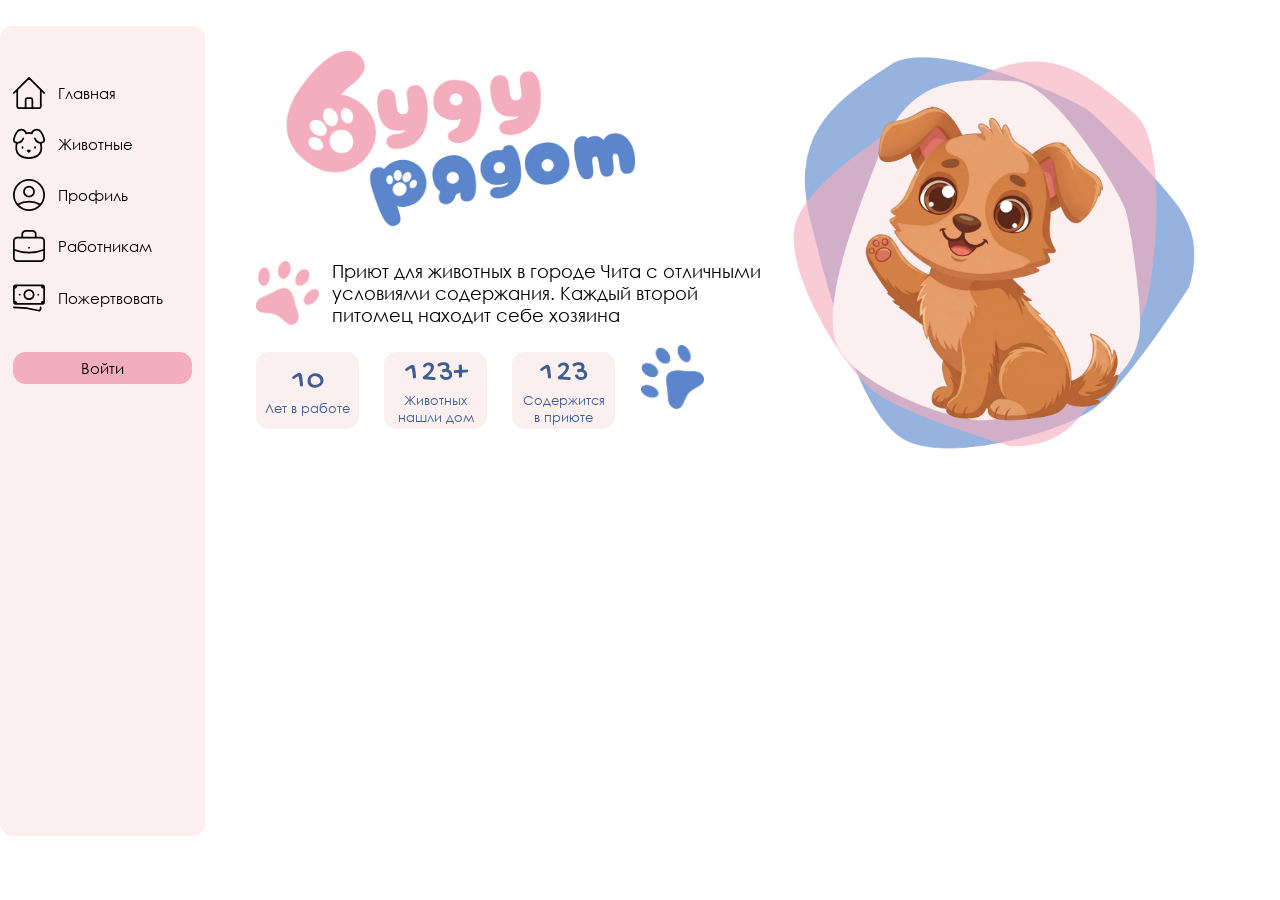
==== index.html @ 500dd40e "initial: files and sidebar" ====
<!DOCTYPE html>
<html lang="en">
<head>
    <meta charset="UTF-8">
    <meta name="viewport" content="width=device-width, initial-scale=1.0">
    <link rel="stylesheet" href="./src/styles/styles.css">
    <link rel="icon" href="/src/images/promo_logo.png">
    <link rel="stylesheet" href="./src/styles/sidebar.css">
    <title>Буду рядом</title>
</head>
<body>
    <aside class="sidebar">
        <div class="nav-links">
            <div class="nav-link">
                <img src="/src/images/icons/home.svg" alt="">
                <p>Главная</p>
            </div>
            <div class="nav-link">
                <img src="/src/images/icons/pet.svg" alt="">
                <p>Животные</p>
            </div>
            <div class="nav-link">
                <img src="/src/images/icons/user.svg" alt="">
                <p>Профиль</p>
            </div>
            <div class="nav-link">
                <img src="/src/images/icons/worker.svg" alt="">
                <p>Работникам</p>
            </div>
            <div class="nav-link">
                <img src="/src/images/icons/money.svg" alt="">
                <p>Пожертвовать</p>
            </div>
        </div>
        <a href="./login.html" class="my-btn entry-btn">Войти</a>
    </aside>

    <main class="content">
        <div class="promo">
            <div class="promo-content">
                <img src="./src/images/promo_logo.png" class="promo-logo">
                <div class="promo-text">
                    <img src="./src/images/paw_pink.png" class="paw-img">
                    <p>Приют для животных в городе Чита с отличными условиями содержания. Каждый второй питомец находит себе хозяина</p>
                </div>
                <div class="promo-data">
                    <div class="promo-data-el">
                        <p class="promo-data-num">10</p>
                        <p class="promo-data-desc">Лет в работе</p>
                    </div>
                    <div class="promo-data-el">
                        <p class="promo-data-num">123+</p>
                        <p class="promo-data-desc">Животных нашли дом</p>
                    </div>
                    <div class="promo-data-el">
                        <p class="promo-data-num">123</p>
                        <p class="promo-data-desc">Содержится в приюте</p>
                    </div>
                    <img src="./src/images/paw_blue.png" class="paw-img blue-paw">
                </div>
            </div>
            <div class="promo-poster">
                <img src="./src/images/promo_dog.png" class="promo-poster">
            </div>
        </div>
        <section class="about">
            
        </section>
    </main>
</body>
</html>
---- src/styles/styles.css ----
/* ПРОМО БЛОК */
.promo{
    display: flex;
    padding-left: 2vw;
    padding-right: 3vw;
}
/* Часть слева */
.promo-content{
    width: 35vw;
    font-size: 0.7rem;
}
.promo-logo{
    width: 30vw;
    margin-bottom: 1vw;
}
.promo-text{
    display: flex;
    align-items: center;
    gap: 1vw;
    width: 40vw;
}
.paw-img{
    width: 5vw;
    height: 5vw;
}

/* Карточки с данными */
.promo-data{
    display: flex;
    align-items: center;
    gap: 2vw;
    width: 100%;
}

.promo-data-el{
    background-color: var(--beige);
    border-radius: 1vw;
    padding: 0.5vw;
    display: flex;
    justify-content: center;
    align-items: center;
    flex-direction: column;
    text-align: center;
    width: 9vw;
    max-width: 9vw;
    height: 6vw;

    margin-top: 2vw;
}

.promo-data-num{
    font-family: 'gochi';
    font-size: 1.2rem;
    color: var(--dark-blue);
}
.promo-data-desc{
    font-size: 0.5rem;
    color: var(--dark-blue);
}

/* Часть справа */
.promo-poster{
    display: flex;
    justify-content: center;
    width: 40vw;
}

/* СЕКЦИЯ О НАС */
---- src/styles/sidebar.css ----
:root{
    --beige: #FCEFEF;
    --pink: #F4ADBD;
    --light-blue: #5B86CB;
    --dark-blue: #3E5D93;
}
@font-face {
    font-family: 'gochi';
    src: url('../fonts/gochi-hand-cyrillic.otf');
}
@font-face {
    font-family: 'century';
    src: url('../fonts/centurygothic.ttf');
}
*{
    margin: 0;
    padding: 0;
    box-sizing: border-box;
    font-family: 'century';
}
body{
    display: flex;
    justify-content: space-between;
}
html,
body {
  overflow-x: hidden;
  max-width: 100vw;
  font-size: 2vw;
}
.sidebar{
    width: 16vw;
    flex-shrink: 0;
    position: fixed;
    height: 90vh;
    max-height: 90vh;
    z-index: 10;
    background-color: var(--beige);
    padding: 1vw;
    margin-top: 2vw;
    border-radius: 1vw;

    display: flex;
    flex-direction: column;
    gap: 3vw;
}
.content{
    flex: 1;
    padding-left: 18vw;
    z-index: 0;
}

.nav-links{
    display: flex;
    flex-direction: column;
    gap: 1.5vw;
    margin-top: 3vw;
}

.nav-link{
    display: flex;
    align-items: center;
    gap: 1vw;
    font-size: 0.6rem;
}
.nav-link img{
    width: 2.5vw;
    height: 2.5vw;
}
.my-btn{
    background-color: var(--pink);
    border-radius: 1vw;
    font-size: 0.6rem;
    max-width: 20vw;
    display: flex;
    align-items: center;
    justify-content: center;
    height: 2.5vw;
    padding: 0.5vw;
    color: black;
}
.entry-btn{
    text-decoration: none;
}
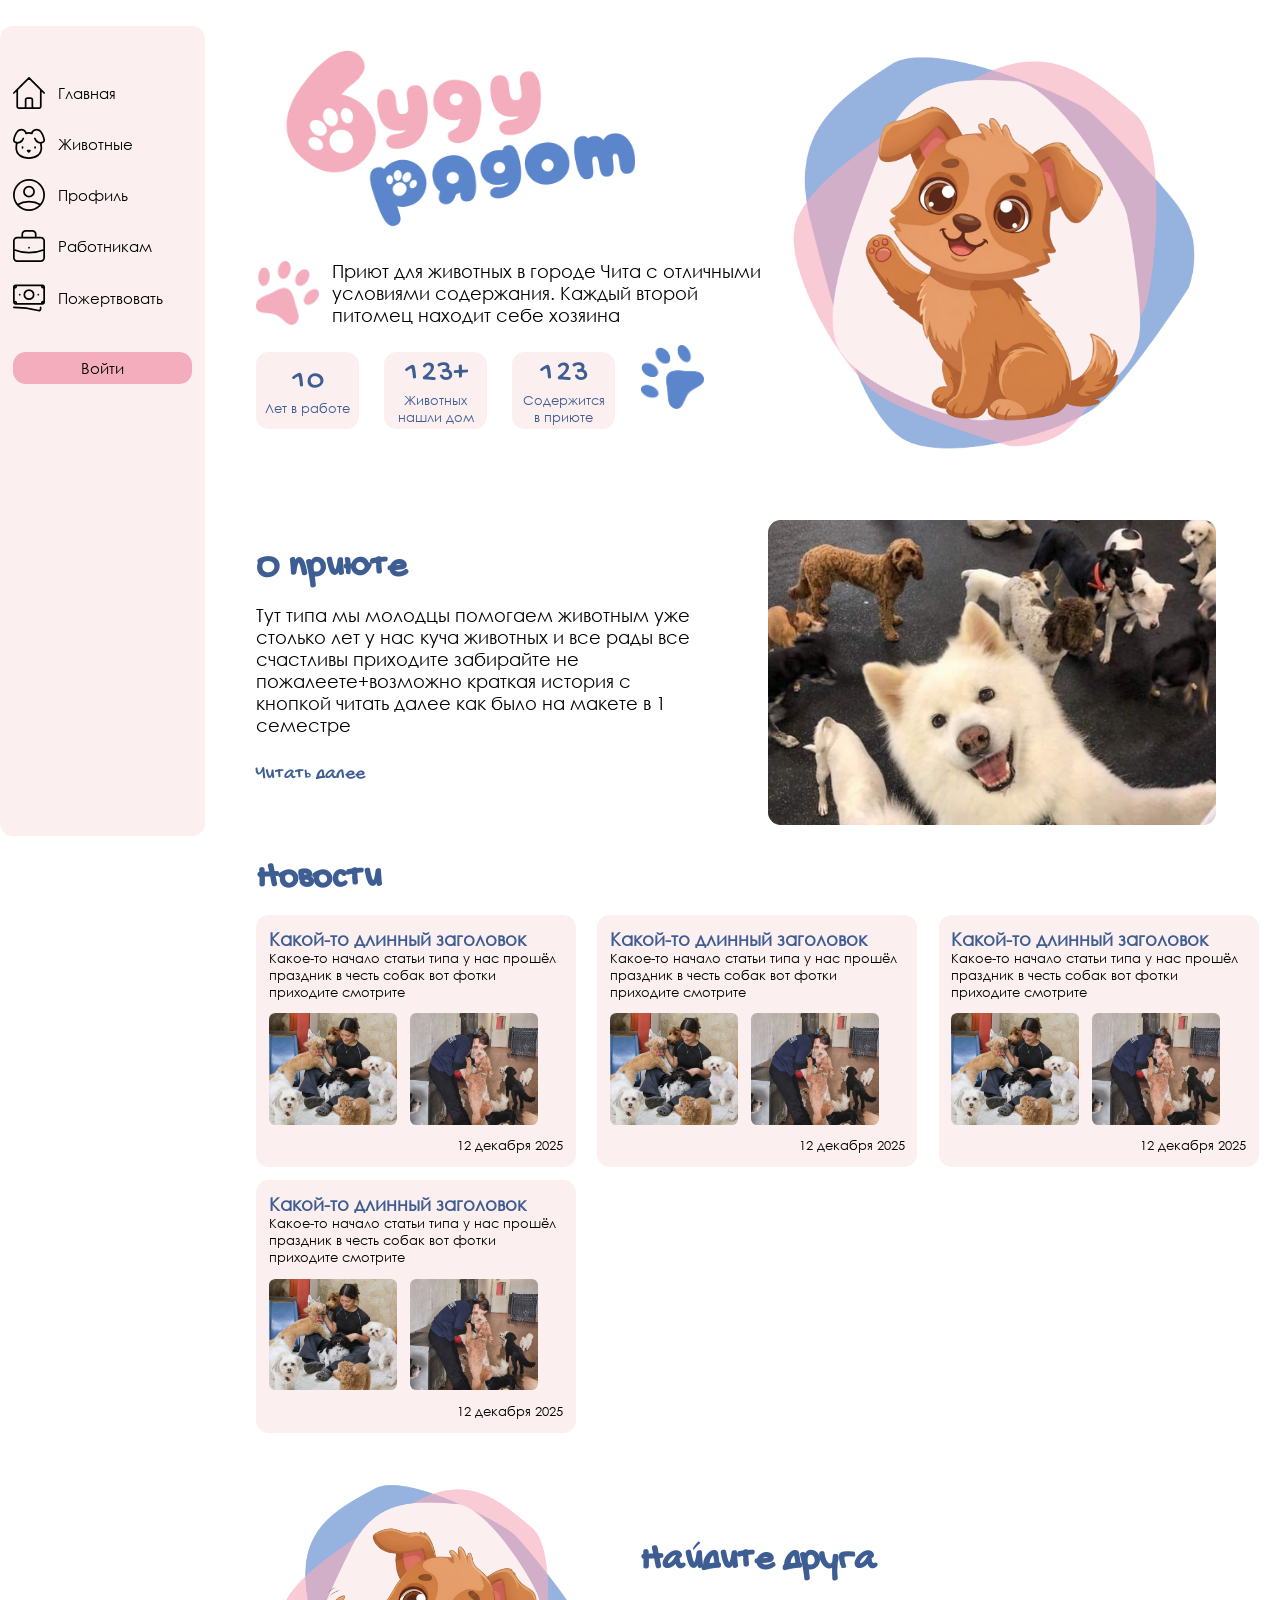
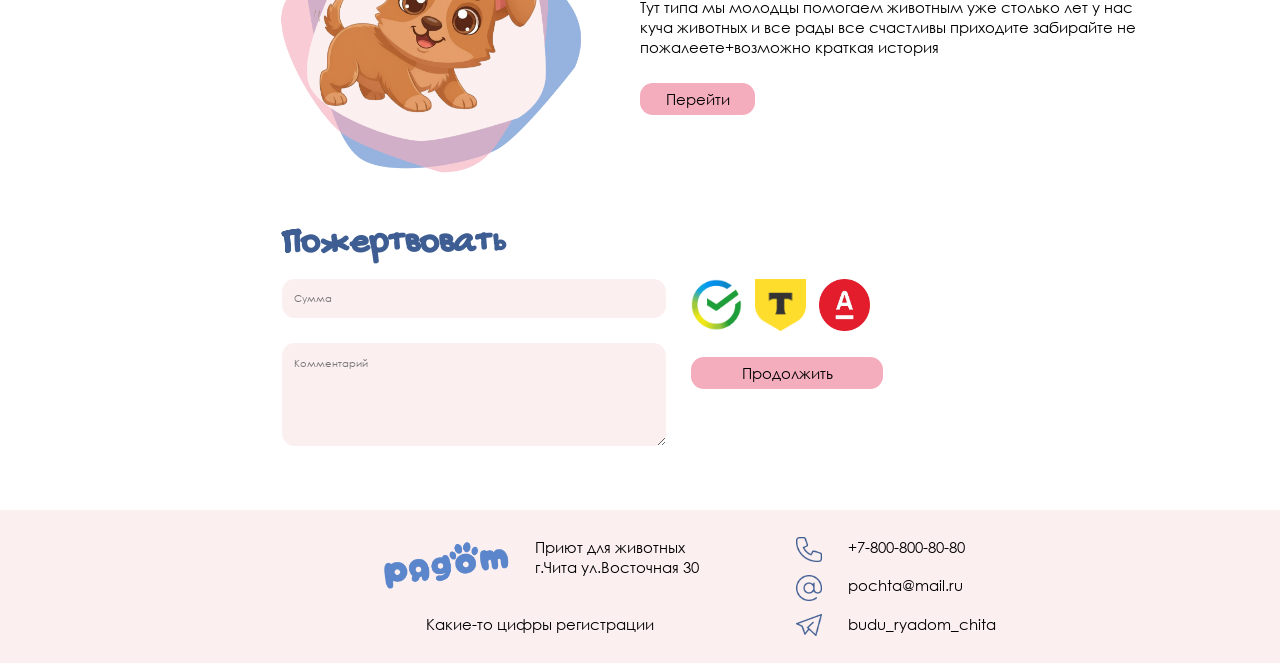
==== commit c3124f67: "главная+шаблоны остальных" ====
--- a/index.html
+++ b/index.html
@@ -5,10 +5,11 @@
     <meta name="viewport" content="width=device-width, initial-scale=1.0">
     <link rel="stylesheet" href="./src/styles/styles.css">
     <link rel="icon" href="/src/images/promo_logo.png">
-    <link rel="stylesheet" href="./src/styles/sidebar.css">
+    <link rel="stylesheet" href="./src/styles/main.css">
     <title>Буду рядом</title>
 </head>
 <body>
+    <div class="body">
     <aside class="sidebar">
         <div class="nav-links">
             <div class="nav-link">
@@ -64,8 +65,121 @@
             </div>
         </div>
         <section class="about">
-            
+            <div class="about-content">
+                <h2>О приюте</h2>
+                <p>Тут типа мы молодцы помогаем животным уже столько лет у нас куча животных и все рады все счастливы приходите забирайте не пожалеете+возможно краткая история с кнопкой читать далее как было на макете в 1 семестре</p>
+                <p id="get-more">Читать далее</p>
+            </div>
+            <div class="about-slider">
+                <img src="./src/images/photos/slide1.png" class="slide">
+            </div>
+        </section>
+
+        <section class="news">
+            <h2>Новости</h2>
+            <div class="news-container">
+                <div class="new-card">
+                    <div class="new-card-text">
+                    <h3>Какой-то длинный заголовок</h3>
+                        <p>Какое-то начало статьи типа у нас прошёл праздник в честь собак вот фотки приходите смотрите</p> 
+                    </div>
+                    <div class="new-card-photos">
+                        <img src="./src/images/photos/new1.png">
+                        <img src="./src/images/photos/new2.png">
+                    </div>
+                    <p class="new-card-date">12 декабря 2025</p>
+                </div>
+                <div class="new-card">
+                    <div class="new-card-text">
+                    <h3>Какой-то длинный заголовок</h3>
+                        <p>Какое-то начало статьи типа у нас прошёл праздник в честь собак вот фотки приходите смотрите</p> 
+                    </div>
+                    <div class="new-card-photos">
+                        <img src="./src/images/photos/new1.png">
+                        <img src="./src/images/photos/new2.png">
+                    </div>
+                    <p class="new-card-date">12 декабря 2025</p>
+                </div>
+                <div class="new-card">
+                    <div class="new-card-text">
+                    <h3>Какой-то длинный заголовок</h3>
+                        <p>Какое-то начало статьи типа у нас прошёл праздник в честь собак вот фотки приходите смотрите</p> 
+                    </div>
+                    <div class="new-card-photos">
+                        <img src="./src/images/photos/new1.png">
+                        <img src="./src/images/photos/new2.png">
+                    </div>
+                    <p class="new-card-date">12 декабря 2025</p>
+                </div>
+                <div class="new-card">
+                    <div class="new-card-text">
+                    <h3>Какой-то длинный заголовок</h3>
+                        <p>Какое-то начало статьи типа у нас прошёл праздник в честь собак вот фотки приходите смотрите</p> 
+                    </div>
+                    <div class="new-card-photos">
+                        <img src="./src/images/photos/new1.png">
+                        <img src="./src/images/photos/new2.png">
+                    </div>
+                    <p class="new-card-date">12 декабря 2025</p>
+                </div>
+            </div>
+        </section>
+
+        <section class="find">
+            <img src="./src/images/find_dog.png" class="find-img">
+            <div class="find-content">
+                <h2>Найдите друга</h2>
+                <p>Тут типа мы молодцы помогаем животным уже столько лет у нас куча животных и все рады все счастливы приходите забирайте не пожалеете+возможно краткая история </p>
+                <button class="my-btn">Перейти</button>
+            </div>
+        </section>
+
+        <section class="donate">
+            <h2>Пожертвовать</h2>
+            <div class="donate-wrapper">
+               <div class="donate-form">
+                    <input type="number" placeholder="Сумма" class="my-input">
+                    <textarea placeholder="Комментарий" class="text-input my-input"></textarea>
+                </div>
+                <div class="donate-send">
+                    <div class="donate-banks">
+                        <img src="./src/images/сбер.png" class="bank">
+                        <img src="./src/images/т банк.png" class="bank">
+                        <img src="./src/images/альфа.png" class="bank">
+                    </div>
+                    <button class="donate-btn my-btn">Продолжить</button>
+                </div> 
+            </div>
         </section>
     </main>
+    </div>
+    <footer class="footer">
+        <div class="footer-wrapper">
+            <div class="footer-info">
+                <div class="footer-info-main">
+                    <img src="./src/images/logo.png" class="footer-logo">
+                    <div class="footer-info-data">
+                        <p>Приют для животных</p>
+                        <p>г.Чита ул.Восточная 30</p>
+                    </div>
+                </div>
+                <p>Какие-то цифры регистрации</p>
+            </div>
+            <div class="footer-contacts">
+                <div class="footer-contact">
+                    <img src="./src/images/icons/phone.png" class="contact-icon">
+                    <p>+7-800-800-80-80</p>
+                </div>
+                <div class="footer-contact">
+                    <img src="./src/images/icons/pochta.png" class="contact-icon">
+                    <p>pochta@mail.ru</p>
+                </div>
+                <div class="footer-contact">
+                    <img src="./src/images/icons/telega.png" class="contact-icon">
+                    <p>budu_ryadom_chita</p>
+                </div>
+            </div>
+        </div>
+    </footer>
 </body>
 </html>
--- a/src/styles/styles.css
+++ b/src/styles/styles.css
@@ -66,3 +66,112 @@
 }
 
 /* СЕКЦИЯ О НАС */
+.about{
+    display: flex;
+    /* justify-content: space-between; */
+    padding-left: 2vw;
+    gap: 5vw;
+}
+
+.about-content{
+    font-size: 0.7rem;
+    margin-top: 2vw;
+    width: 35vw;
+}
+
+#get-more{
+    margin-top: 2vw;
+    font-family: 'gochi';
+    font-size: 0.8rem;
+    color: var(--dark-blue);
+}
+.slide{
+    width: 35vw;
+    border-radius: 1vw;
+}
+
+/* КАРТОЧКИ С НОВОСТЯМИ */
+.news{
+    padding-left: 2vw;
+    margin-top: 2vw;
+}
+.news-container{
+    display: grid;
+    grid-template-columns: repeat(3, 1fr);
+    row-gap: 1vw;
+}
+.new-card{
+    font-size: 0.5rem;
+    background-color: var(--beige);
+    padding: 1vw;
+    width: 25vw;
+    display: flex;
+    flex-direction: column;
+    gap: 1vw;
+    border-radius: 1vw;
+}
+.new-card h3{
+    color: var(--dark-blue);
+    font-size: 0.7rem;
+}
+.new-card-photos{
+    display: flex;
+    gap: 1vw;
+}
+.new-card-photos img{
+    width: 10vw;
+    border-radius: 0.5vw;
+}
+
+.new-card-date{
+    text-align: right;
+}
+
+/* СЕКЦИЯ НАЙДИ ДРУГА */
+.find{
+    display: flex;
+    align-items: center;
+    gap: 2vw;
+}
+.find-img{
+    width: 30vw;
+}
+.find-content p{
+    font-size: 0.6rem;
+    width: 40vw;
+    margin-bottom: 2vw;
+}
+
+/* СЕКЦИЯ ПОЖЕРТВОВАТЬ */
+.donate{
+   padding-left: 4vw;
+}
+.donate-wrapper{
+    display: flex;
+    gap: 2vw;
+}
+.donate-form{
+    display: flex;
+    flex-direction: column;
+    gap: 2vw;
+    width: 30vw;
+}
+.donate-send{
+    display: flex;
+    flex-direction: column;
+    width: 30vw;
+}
+.donate-banks{
+    display: flex;
+    gap: 1vw;
+    margin-bottom: 2vw;
+}
+.bank{
+    width: 4vw;
+}
+.donate-btn{
+    width: 15vw; 
+}
+.text-input{
+    height: 8vw !important;
+}
--- a/src/styles/main.css
+++ b/src/styles/main.css
@@ -0,0 +1,157 @@
+:root{
+    --beige: #FCEFEF;
+    --pink: #F4ADBD;
+    --light-blue: #5B86CB;
+    --dark-blue: #3E5D93;
+}
+@font-face {
+    font-family: 'gochi';
+    src: url('../fonts/gochi-hand-cyrillic.otf');
+}
+@font-face {
+    font-family: 'century';
+    src: url('../fonts/centurygothic.ttf');
+}
+*{
+    margin: 0;
+    padding: 0;
+    box-sizing: border-box;
+    font-family: 'century';
+}
+.body{
+    display: flex;
+    justify-content: space-between;
+}
+html,
+body {
+  overflow-x: hidden;
+  max-width: 100vw;
+  font-size: 2vw;
+}
+h2{
+    font-family: 'gochi';
+    font-size: 1.5rem;
+    color: var(--dark-blue);
+    margin-bottom: 1vw;
+}
+/* САЙДБАР */
+.sidebar{
+    width: 16vw;
+    flex-shrink: 0;
+    position: fixed;
+    height: 90vh;
+    max-height: 90vh;
+    z-index: 10;
+    background-color: var(--beige);
+    padding: 1vw;
+    margin-top: 2vw;
+    border-radius: 1vw;
+
+    display: flex;
+    flex-direction: column;
+    gap: 3vw;
+}
+.content{
+    flex: 1;
+    padding-left: 18vw;
+    z-index: 0;
+}
+
+.nav-links{
+    display: flex;
+    flex-direction: column;
+    gap: 1.5vw;
+    margin-top: 3vw;
+}
+
+.nav-link{
+    display: flex;
+    align-items: center;
+    gap: 1vw;
+    font-size: 0.6rem;
+}
+.nav-link img{
+    width: 2.5vw;
+    height: 2.5vw;
+}
+
+/* ОБЩИЕ СТИЛИ КНОПОК */
+.my-btn{
+    background-color: var(--pink);
+    border-radius: 1vw;
+    border: none;
+    font-size: 0.6rem;
+    max-width: 20vw;
+    display: flex;
+    align-items: center;
+    justify-content: center;
+    height: 2.5vw;
+    padding: 0.5vw;
+    padding-left: 2vw;
+    padding-right: 2vw;
+    color: black;
+    cursor: pointer;
+}
+.entry-btn{
+    text-decoration: none;
+}
+/* ОБЩИЕ СТИЛИ ПОЛЕЙ */
+.my-input{
+    max-width: 30vw;
+    height: 3vw;
+    border-radius: 1vw;
+    border: none;
+    padding: 1vw;
+    background-color: var(--beige);
+    font-family: 'century';
+    font-size: 0.4rem;
+}
+
+/* ФУТЕР */
+.footer{
+    display: flex;
+    justify-content: center;
+    align-items: center;
+    background-color: var(--beige);
+    height: 12vw;
+    margin-top: 5vw;
+}
+.footer-wrapper{
+    display: flex;
+    justify-content: center;
+    width: 80vw;
+}  
+.footer-info{
+    width: 40vw;
+    display: flex;
+    flex-direction: column;
+    align-items: center;
+    gap: 2vw;
+    font-size: 0.6rem;
+} 
+.footer-info-main{
+    display: flex;
+    gap: 2vw;
+}
+.footer-info-data{
+    display: flex;
+    flex-direction: column;
+}
+.footer-logo{
+    width: 10vw;
+}
+
+/* правая часть */
+.footer-contacts{
+    display: flex;
+    flex-direction: column;
+    gap: 1vw;
+}
+.footer-contact{
+    display: flex;
+    font-size: 0.6rem;
+    gap: 2vw;
+}
+.contact-icon{
+    width: 2vw;
+}
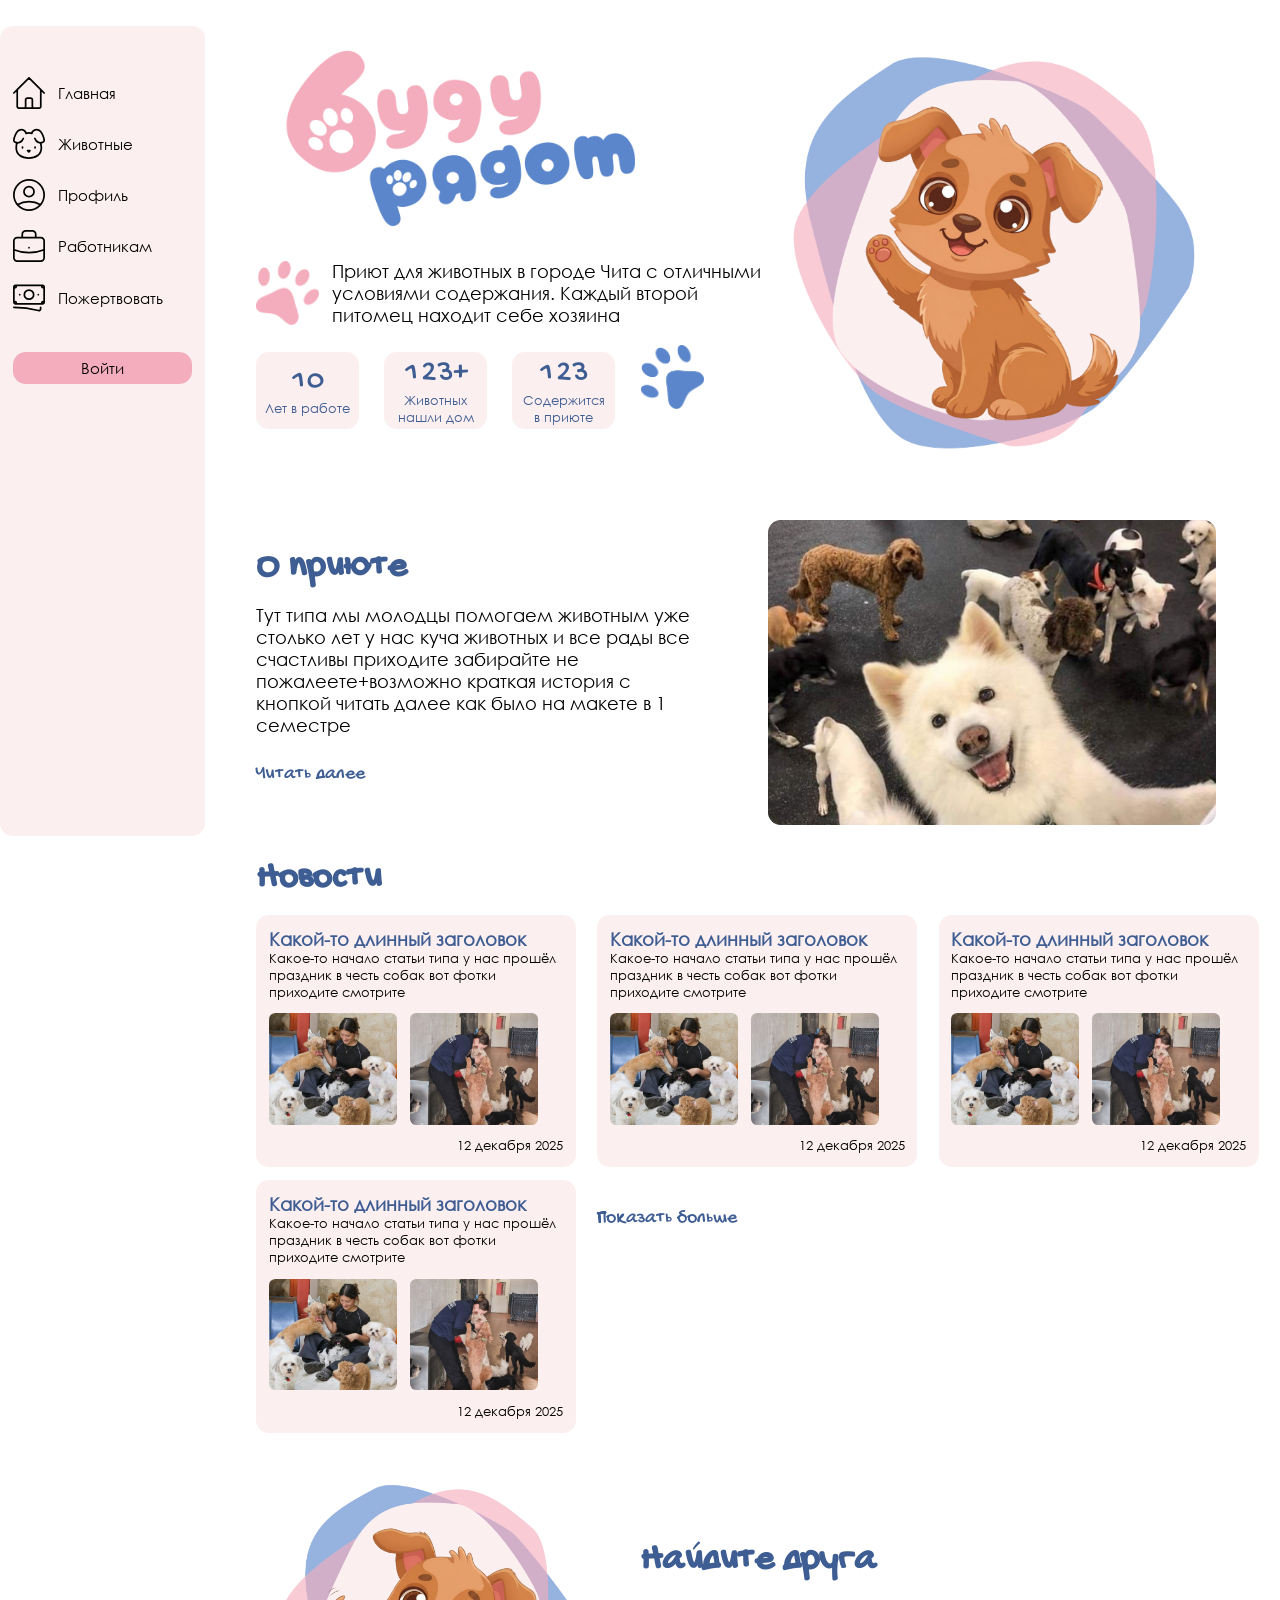
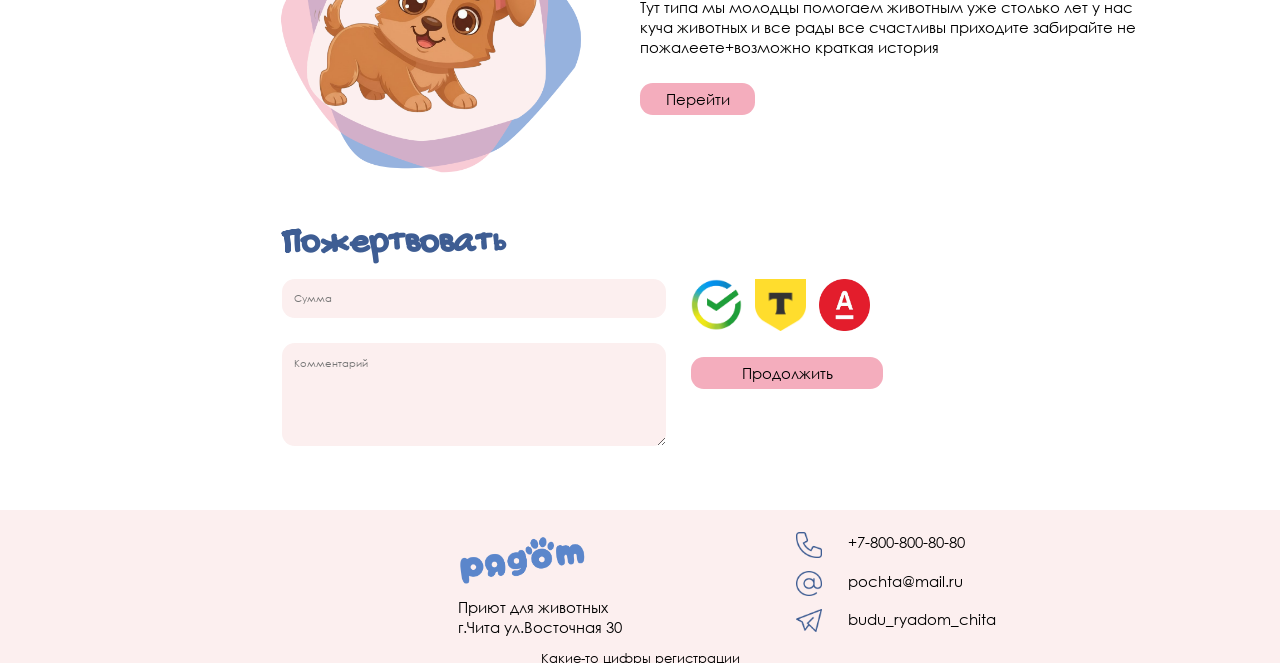
==== commit 7668c3ea: "мобильный адаптив" ====
--- a/index.html
+++ b/index.html
@@ -14,27 +14,32 @@
         <div class="nav-links">
             <div class="nav-link">
                 <img src="/src/images/icons/home.svg" alt="">
-                <p>Главная</p>
+                <a href="./index.html">Главная</a>
             </div>
             <div class="nav-link">
                 <img src="/src/images/icons/pet.svg" alt="">
-                <p>Животные</p>
+                <a href="./all_pets.html">Животные</a>
             </div>
             <div class="nav-link">
                 <img src="/src/images/icons/user.svg" alt="">
-                <p>Профиль</p>
+                <a href="./profile.html">Профиль</a>
             </div>
             <div class="nav-link">
                 <img src="/src/images/icons/worker.svg" alt="">
-                <p>Работникам</p>
+                <a href="./worker_page.html">Работникам</a>
             </div>
             <div class="nav-link">
                 <img src="/src/images/icons/money.svg" alt="">
-                <p>Пожертвовать</p>
+                <a href="#donate">Пожертвовать</a>
             </div>
         </div>
         <a href="./login.html" class="my-btn entry-btn">Войти</a>
     </aside>
+
+    <div class="mobile-header">
+        <img src="./src/images/logo.png" class="mobile-logo">
+        <img src="./src/images/icons/menu.png" class="burger" id="burger">
+    </div>
 
     <main class="content">
         <div class="promo">
@@ -64,6 +69,37 @@
                 <img src="./src/images/promo_dog.png" class="promo-poster">
             </div>
         </div>
+        <div class="mobile-promo">
+            <div class="mobile-promo-content">
+                <div class="mobile-promo-main">
+                    <img src="./src/images/promo_logo.png" class="promo-logo">
+                    <div class="mobile-promo-text">
+                        <img src="./src/images/paw_pink.png" class="paw-img">
+                        <p>Приют для животных в городе Чита с отличными условиями содержания. Каждый второй питомец находит себе хозяина</p>
+                    </div>
+                </div>
+                <div class="mobile-promo-poster">
+                    <img src="./src/images/promo_dog.png" class="promo-poster">
+                </div>
+            </div>
+        </div>
+
+        <div class="mobile-promo-data">
+            <div class="mobile-promo-data-el">
+                <p class="mobile-promo-num">10</p>
+                <p class="mobile-promo-desc">Лет в работе</p>
+            </div>
+            <div class="mobile-promo-data-el">
+                <p class="mobile-promo-num">123+</p>
+                <p class="mobile-promo-desc">Животных нашли дом</p>
+            </div>
+            <div class="mobile-promo-data-el">
+                <p class="mobile-promo-num">123</p>
+                <p class="mobile-promo-desc">Содержится в приюте</p>
+            </div>
+            <img src="./src/images/paw_blue.png" class="paw-img blue-paw">
+        </div>
+
         <section class="about">
             <div class="about-content">
                 <h2>О приюте</h2>
@@ -122,6 +158,7 @@
                     </div>
                     <p class="new-card-date">12 декабря 2025</p>
                 </div>
+                <p id="get-more">Показать больше</p>
             </div>
         </section>
 
@@ -134,7 +171,7 @@
             </div>
         </section>
 
-        <section class="donate">
+        <section id="donate" class="donate">
             <h2>Пожертвовать</h2>
             <div class="donate-wrapper">
                <div class="donate-form">
@@ -163,7 +200,6 @@
                         <p>г.Чита ул.Восточная 30</p>
                     </div>
                 </div>
-                <p>Какие-то цифры регистрации</p>
             </div>
             <div class="footer-contacts">
                 <div class="footer-contact">
@@ -180,6 +216,7 @@
                 </div>
             </div>
         </div>
+        <p class="footer-number">Какие-то цифры регистрации</p>
     </footer>
 </body>
 </html>
--- a/src/styles/styles.css
+++ b/src/styles/styles.css
@@ -90,6 +90,26 @@
     border-radius: 1vw;
 }
 
+@media (max-width: 768px) {
+    .about{
+        flex-direction: column;
+        width: 100%;
+    }
+    .about-content{
+        font-size: 1.6rem;
+        width: 90%;
+    }
+    h2{
+        font-size: 3.2rem !important;
+    }
+    #get-more{
+        font-size: 2.3rem;
+    }
+    .slide{
+        width: 90vw;
+        border-radius: 3vw;
+    }
+}
 /* КАРТОЧКИ С НОВОСТЯМИ */
 .news{
     padding-left: 2vw;
@@ -126,7 +146,33 @@
 .new-card-date{
     text-align: right;
 }
-
+@media (max-width: 768px) {
+    .news{
+        margin-top: 8vw;
+    }
+    .news-container{
+        display: flex;
+        flex-direction: column;
+        width: 100%;
+        gap: 2vw; 
+        margin-top: 2vw;  
+    }
+    .new-card{
+        width: 80vw; 
+        padding: 2vw;
+        font-size: 1.5rem;
+        border-radius: 3vw;
+        gap: 2vw;
+    }
+    .new-card-photos img{
+        width: 35vw;
+        border-radius: 2vw;
+    }
+
+    h3{
+        font-size: 2rem !important;
+    }
+}
 /* СЕКЦИЯ НАЙДИ ДРУГА */
 .find{
     display: flex;
@@ -141,7 +187,27 @@
     width: 40vw;
     margin-bottom: 2vw;
 }
-
+@media (max-width: 768px) {
+    .find{
+        width: 100%;
+    }
+    .find-img{
+        width: 40vw;
+    }
+    .find-content{
+        width: 50vw;
+    }
+    .find-content button{
+        width: 30vw !important;
+        height: 5vw;
+        border-radius: 2vw;
+    }
+    .find-content p{
+        font-size: 1.5rem;
+        width: 50vw;
+    }
+  
+}
 /* СЕКЦИЯ ПОЖЕРТВОВАТЬ */
 .donate{
    padding-left: 4vw;
@@ -175,3 +241,37 @@
 .text-input{
     height: 8vw !important;
 }
+
+@media (max-width: 768px) {
+   .donate{
+        width: 100%;
+        margin-top: 5vw;
+   }
+   .donate-form{
+        width: 45vw;
+   }
+   .donate-form input{
+        width: 40vw;
+        height: 5vw;
+        font-size: 1.5rem;
+   }
+   .text-input{
+        width: 40vw !important;
+        height: 15vw !important;
+        font-size: 1.5rem !important;
+   }
+   .my-input{
+        width: 50vw;
+   }
+   .donate-btn{
+        width: 30vw;
+        border-radius: 2vw;
+   }
+   .donate-banks{
+        gap: 3vw;
+        margin-bottom: 2vw;
+   }
+   .bank{
+        width: 10vw;
+   }
+}
--- a/src/styles/main.css
+++ b/src/styles/main.css
@@ -51,6 +51,7 @@
     flex-direction: column;
     gap: 3vw;
 }
+
 .content{
     flex: 1;
     padding-left: 18vw;
@@ -69,6 +70,10 @@
     align-items: center;
     gap: 1vw;
     font-size: 0.6rem;
+}
+.nav-link a{
+    text-decoration: none;
+    color: black;
 }
 .nav-link img{
     width: 2.5vw;
@@ -97,7 +102,7 @@
 }
 /* ОБЩИЕ СТИЛИ ПОЛЕЙ */
 .my-input{
-    max-width: 30vw;
+    max-width: 50vw;
     height: 3vw;
     border-radius: 1vw;
     border: none;
@@ -105,6 +110,7 @@
     background-color: var(--beige);
     font-family: 'century';
     font-size: 0.4rem;
+    color: black;
 }
 
 /* ФУТЕР */
@@ -154,4 +160,174 @@
 }
 .contact-icon{
     width: 2vw;
-}+}
+/* адаптив для футера */
+@media (max-width: 768px) {
+    .footer-info{
+        font-size: 1.4rem;
+        width: 50vw;
+    }
+    .footer-info-main{
+        display: flex;
+        flex-direction: column;
+    }
+    .footer-contacts{
+        width: 50vw; 
+    }
+    .footer-contact{
+        font-size: 1.4rem; 
+    }
+    .contact-icon{
+        width: 5vw;
+    }
+    .footer-logo{
+        width: 25vw;
+    }
+    .footer{
+        width: 100%;
+        display: flex;
+        flex-direction: column;
+        gap: 3vw;
+        height: 30vw;   
+    }
+}
+@media (min-width: 768px) {
+    .footer{
+        display: flex;
+        flex-direction: column;
+        align-items: center;
+        justify-content: center;
+        padding-top: 2vw;
+    }
+    .footer-number{
+        font-size: 0.5rem;
+        margin-top: 1vw;
+    }
+    .footer-info-main{
+        display: flex;
+        flex-direction: column;
+        gap: 1vw;
+        font-size: 0.6rem;
+    }
+}
+
+
+
+
+.mobile-header{
+    display: none;
+    justify-content: space-between;
+    align-items: center;
+    padding: 3vw;
+    padding-left: 5vw;
+    padding-right: 7vw;
+}
+.mobile-logo{
+    width: 35vw;
+    transform: rotate(6deg);
+}
+.burger{
+    width: 8vw;
+}
+.mobile-promo{
+    display: none;
+    flex-direction: column;
+    justify-content: center;
+    align-items: center;
+}
+.mobile-promo-data{
+    display: none;
+}
+@media (max-width: 768px) {
+    /* основные */
+    .my-btn{
+        min-width: 15vw;
+        max-width: 65vw !important;
+        height: 5vw;
+        font-size: 1.5rem;
+        border-radius: 2vw;
+    }
+    .my-input{
+        max-width: 80vw !important;
+        width: 30vw;
+    }
+    .body{
+        display: block;
+    }
+    .main-wrapper{
+        padding-left: 0 !important;
+    }
+    .sidebar{
+        display: none;
+        width: 0vw;
+    }
+    .content{
+        padding-left: 0vw !important;
+        width: 100%;
+    }
+    .mobile-header{
+        display: flex;
+    }
+    .paw-img{
+        display: none;
+    }
+    .promo{
+        display: none;
+    }
+    
+    /* промо-блок */
+    .mobile-promo{
+        display: flex;
+        flex-direction: column;
+    }
+    .mobile-promo-poster img{
+        width: 50vw;
+    }
+    .promo-logo{
+        width: 45vw;
+        z-index: 0;
+    }
+    .mobile-promo-main{
+        width: 45vw;
+    }
+    .mobile-promo-text{
+        font-size: 1.5rem;
+        width: 50vw;
+        z-index: 10;
+        padding-left: 2vw;
+    }
+    .mobile-promo-content{
+        display: flex;
+        width: 100vw;
+    }
+    /* карточки с цифрами */
+    .mobile-promo-data{
+        display: flex;
+        justify-content: center;
+        gap: 3vw;
+        width: 100%;
+        margin-bottom: 2vw;
+    }
+    .mobile-promo-data-el{
+        width: 28vw;
+        height: 20vw;
+        background-color: var(--beige);
+        padding: 2vw;
+        border-radius: 3vw;
+        color: var(--dark-blue);
+
+        display: flex;
+        justify-content: center;
+        align-items: center;
+        flex-direction: column;
+        text-align: center;
+    }
+    .mobile-promo-num{
+        font-size: 3.5rem;
+        font-family: 'gochi';
+    }
+    .mobile-promo-desc{
+        font-size: 1.5rem;
+    }
+}
+
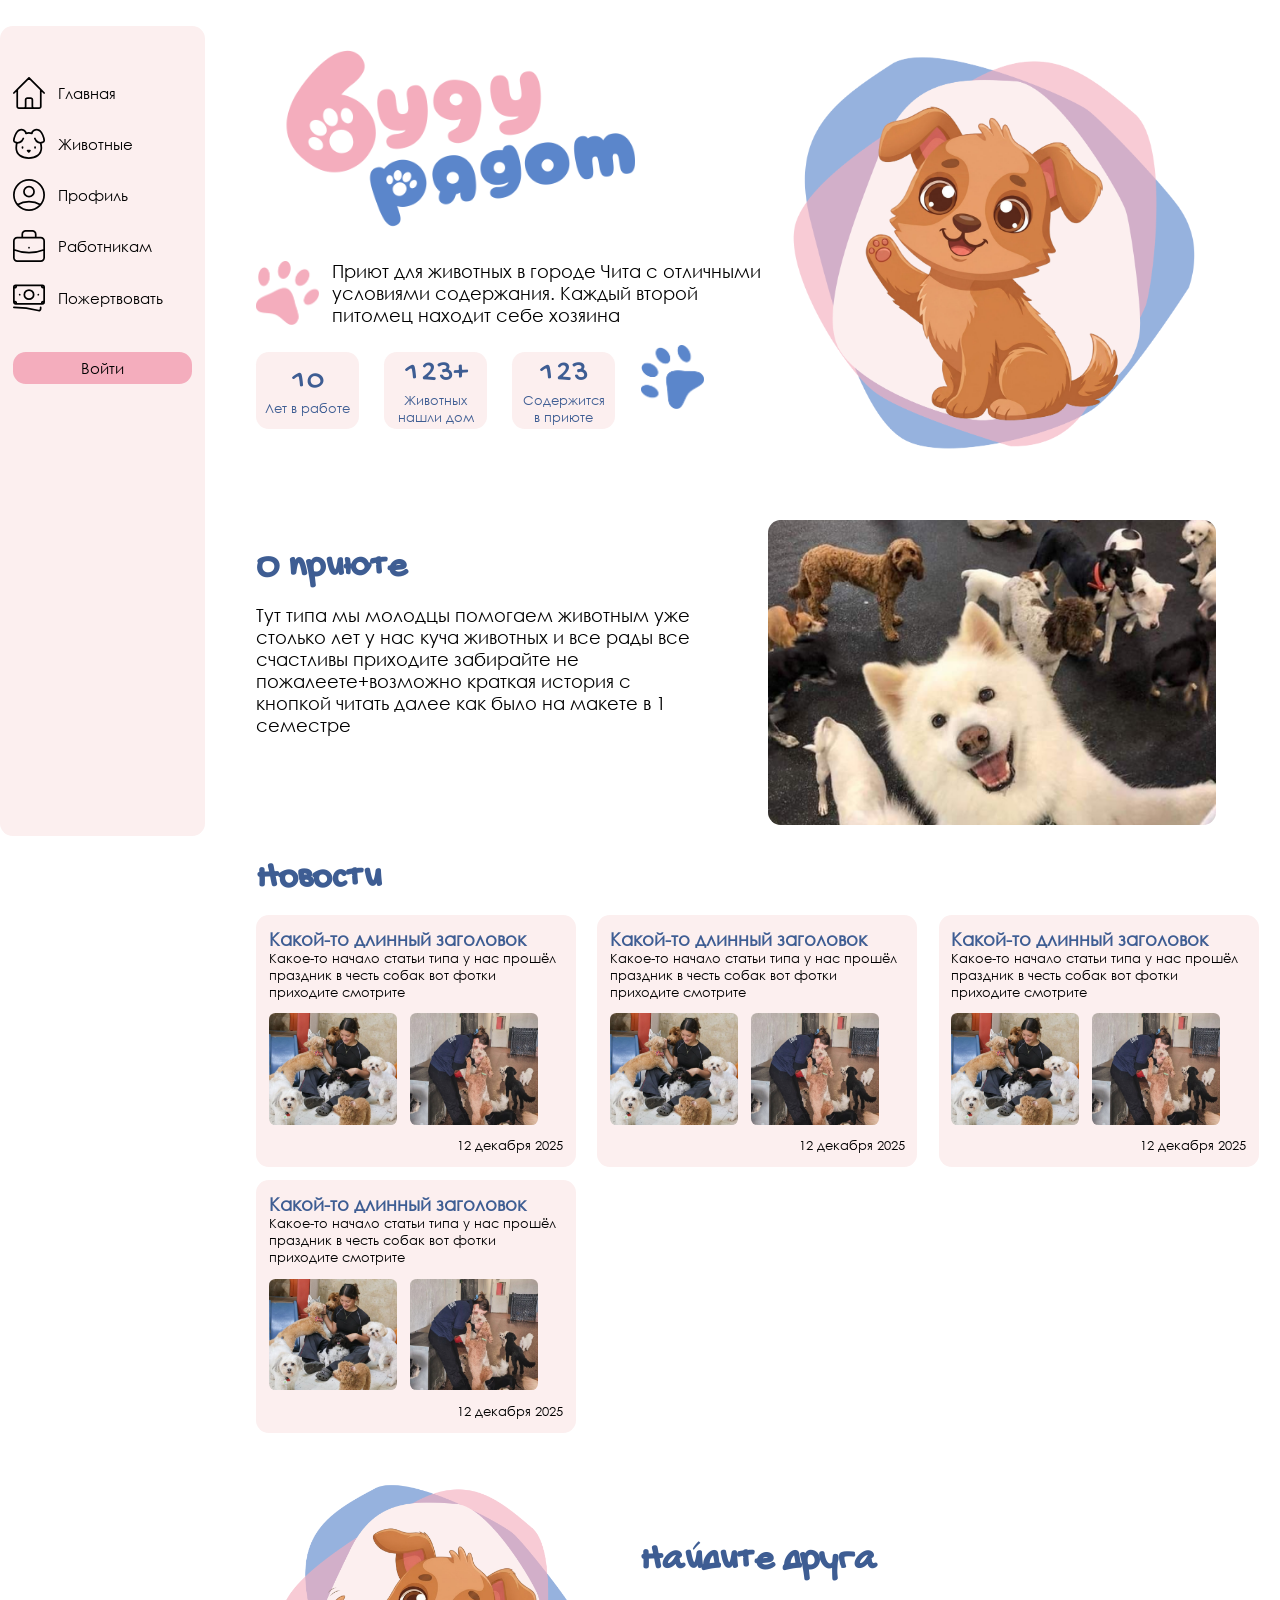
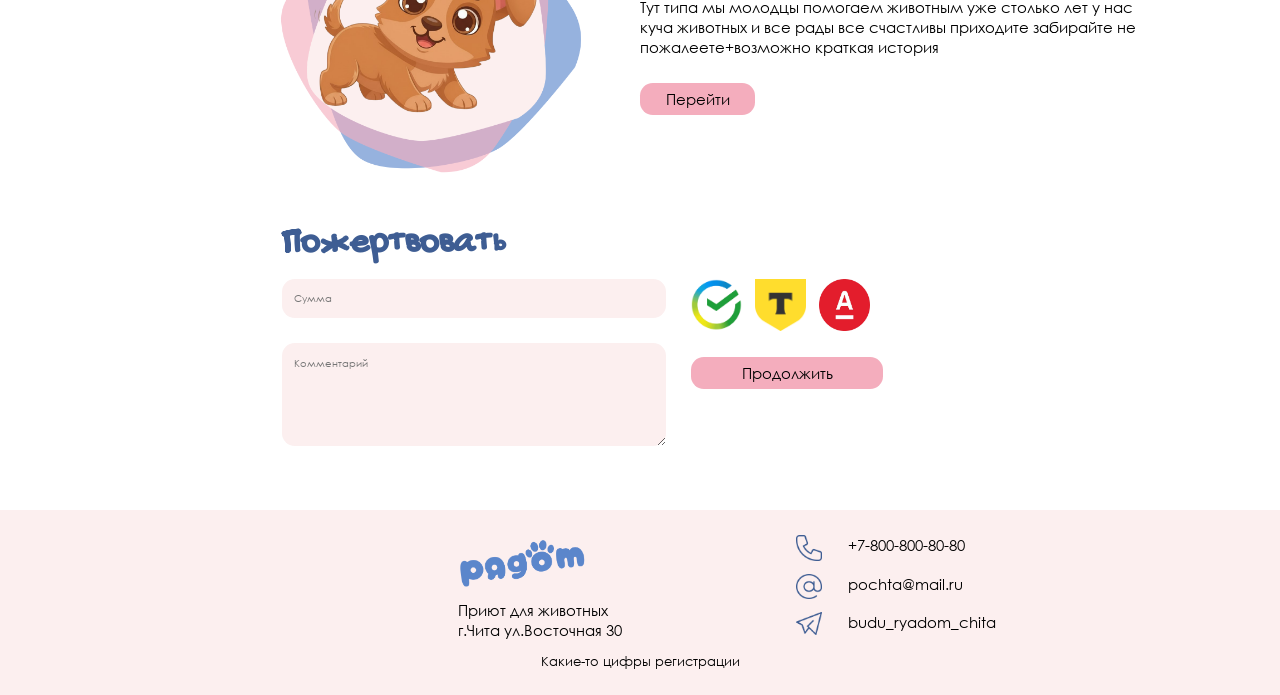
==== commit 6ff9642d: "сухой: планшетка, бургер и всё такое" ====
--- a/index.html
+++ b/index.html
@@ -38,7 +38,35 @@
 
     <div class="mobile-header">
         <img src="./src/images/logo.png" class="mobile-logo">
-        <img src="./src/images/icons/menu.png" class="burger" id="burger">
+        <img class="burger" id="burger-btn" src="./src/images/icons/menu.png">
+    </div>
+
+    <div id="burger-menu" class="burger-menu">
+        <div class="burger-header">
+            <img class="burger" id="close-btn" src="./src/images/icons/close.png">
+        </div>
+        <div class="nav-links">
+            <div class="nav-link">
+                <img class="nav-icon" src="/src/images/icons/home.svg" alt="">
+                <a href="./index.html">Главная</a>
+            </div>
+            <div class="nav-link">
+                <img class="nav-icon" src="/src/images/icons/pet.svg" alt="">
+                <a href="./all_pets.html">Животные</a>
+            </div>
+            <div class="nav-link">
+                <img class="nav-icon" src="/src/images/icons/user.svg" alt="">
+                <a href="./profile.html">Профиль</a>
+            </div>
+            <div class="nav-link">
+                <img class="nav-icon" src="/src/images/icons/worker.svg" alt="">
+                <a href="./worker_page.html">Работникам</a>
+            </div>
+            <div class="nav-link">
+                <img class="nav-icon" src="/src/images/icons/money.svg" alt="">
+                <a href="#donate">Пожертвовать</a>
+            </div>
+        </div>
     </div>
 
     <main class="content">
@@ -218,5 +246,7 @@
         </div>
         <p class="footer-number">Какие-то цифры регистрации</p>
     </footer>
+
+    <script src="./src/script.js" defer></script>
 </body>
 </html>
--- a/src/styles/styles.css
+++ b/src/styles/styles.css
@@ -32,6 +32,15 @@
     width: 100%;
 }
 
+.promo-data-num{
+    font-family: 'gochi';
+    font-size: 1.2rem;
+    color: var(--dark-blue);
+}
+.promo-data-desc{
+    font-size: 0.5rem;
+    color: var(--dark-blue);
+}
 .promo-data-el{
     background-color: var(--beige);
     border-radius: 1vw;
@@ -42,21 +51,11 @@
     flex-direction: column;
     text-align: center;
     width: 9vw;
-    max-width: 9vw;
     height: 6vw;
 
     margin-top: 2vw;
 }
 
-.promo-data-num{
-    font-family: 'gochi';
-    font-size: 1.2rem;
-    color: var(--dark-blue);
-}
-.promo-data-desc{
-    font-size: 0.5rem;
-    color: var(--dark-blue);
-}
 
 /* Часть справа */
 .promo-poster{
@@ -64,6 +63,49 @@
     justify-content: center;
     width: 40vw;
 }
+@media (min-width: 768px) and (max-width: 1023px) {
+    /* промо блок */
+    .mobile-promo{
+        display: none;
+    }
+    .promo{
+        display: flex;
+        width: 100vw;
+        gap: 5vw;
+    }
+    .promo-logo{
+        width: 40vw;
+        margin-left: 3vw;
+    }
+    .promo-poster{
+        width: 55vw;
+    }
+    .promo-text{
+        width: 50vw;
+        margin-left: 3vw;
+    }
+    .promo-text p{
+        font-size: 1rem;
+        width: 40vw;
+    }
+
+    .promo-data{
+        margin-left: 3vw;
+        width: 50vw;
+    }
+    .promo .promo-data .promo-data-el{
+        width: 40vw !important;
+        max-width: 40vw !important;
+        height: 10vw;
+    }
+    .promo-data-num{
+        font-size: 2rem;
+    }
+    .promo-data-desc{
+        font-size: 0.8rem;
+    }
+}
+
 
 /* СЕКЦИЯ О НАС */
 .about{
@@ -84,13 +126,20 @@
     font-family: 'gochi';
     font-size: 0.8rem;
     color: var(--dark-blue);
-}
+    display: none;
+}
+@media (max-width: 767px) {
+    #get-more{
+       display: block; 
+    }
+}
+
 .slide{
     width: 35vw;
     border-radius: 1vw;
 }
 
-@media (max-width: 768px) {
+@media (max-width: 767px) {
     .about{
         flex-direction: column;
         width: 100%;
@@ -110,6 +159,30 @@
         border-radius: 3vw;
     }
 }
+
+@media (min-width: 768px) and (max-width: 1023px) {
+   .about{
+        flex-direction: column;
+        width: 100%;
+    }
+    .about-content{
+        font-size: 1.2rem;
+        width: 90%;
+    }
+    h2{
+        font-size: 2.5rem !important;
+    }
+    #get-more{
+        font-size: 1.5rem;
+    }
+    .slide{
+        width: 90vw;
+        border-radius: 3vw;
+    }
+}
+
+
+
 /* КАРТОЧКИ С НОВОСТЯМИ */
 .news{
     padding-left: 2vw;
@@ -146,7 +219,7 @@
 .new-card-date{
     text-align: right;
 }
-@media (max-width: 768px) {
+@media (max-width: 767px) {
     .news{
         margin-top: 8vw;
     }
@@ -173,6 +246,31 @@
         font-size: 2rem !important;
     }
 }
+
+@media (min-width: 768px) and (max-width: 1023px) {
+   .news-container{
+        display: grid;
+        grid-template-columns: repeat(2, 1fr);
+   }
+   .new-card{
+        width: 45vw; 
+        padding: 2vw;
+        font-size: 1rem;
+        border-radius: 3vw;
+        gap: 2vw;
+    }
+    .new-card-photos img{
+        width: 20vw;
+        border-radius: 2vw;
+    }
+
+    h3{
+        font-size: 1.4rem !important;
+    }
+    #get-more{
+        margin-left: 2vw;
+    }
+}
 /* СЕКЦИЯ НАЙДИ ДРУГА */
 .find{
     display: flex;
@@ -187,7 +285,7 @@
     width: 40vw;
     margin-bottom: 2vw;
 }
-@media (max-width: 768px) {
+@media (max-width: 767px) {
     .find{
         width: 100%;
     }
@@ -208,6 +306,28 @@
     }
   
 }
+
+@media (min-width: 768px) and (max-width: 1023px) {
+    .find{
+        width: 100%;
+    }
+    .find-img{
+        width: 45vw;
+    }
+    .find-content{
+        width: 50vw;
+    }
+    .find-content button{
+        width: 40vw;
+        height: 5vw;
+        border-radius: 2vw;
+        font-size: 1rem;
+    }
+    .find-content p{
+        font-size: 1rem;
+        width: 50vw;
+    }
+}
 /* СЕКЦИЯ ПОЖЕРТВОВАТЬ */
 .donate{
    padding-left: 4vw;
@@ -242,7 +362,7 @@
     height: 8vw !important;
 }
 
-@media (max-width: 768px) {
+@media (max-width: 767px) {
    .donate{
         width: 100%;
         margin-top: 5vw;
@@ -275,3 +395,43 @@
         width: 10vw;
    }
 }
+
+@media (min-width: 768px) and (max-width: 1023px) {
+    .donate{
+        width: 100%;
+        margin-top: 5vw;
+   }
+   .donate-form{
+        width: 45vw;
+   }
+   .donate-form input{
+        width: 40vw;
+        height: 5vw;
+        font-size: 1rem;
+        padding: 2vw;
+   }
+   .text-input{
+        width: 40vw !important;
+        height: 15vw !important;
+        font-size: 1rem !important;
+        padding: 2vw !important;   
+   }
+   .my-input{
+        width: 50vw;
+   }
+   .donate-btn{
+        width: 30vw !important;
+        height: 5vw !important;
+        border-radius: 2vw;
+        font-size: 1rem !important;
+   }
+   .donate-banks{
+        gap: 3vw;
+        margin-bottom: 2vw;
+   }
+   .bank{
+        width: 7vw;
+   }
+}
+
+
--- a/src/styles/main.css
+++ b/src/styles/main.css
@@ -22,11 +22,23 @@
     display: flex;
     justify-content: space-between;
 }
+.body {
+    overflow-y: visible !important;
+    height: auto !important;
+    min-height: auto !important;
+}
 html,
 body {
   overflow-x: hidden;
   max-width: 100vw;
   font-size: 2vw;
+}
+.sidebar,
+.burger-menu,
+.content,
+.main-wrapper {
+    overflow-y: visible !important;
+    overflow: visible !important;
 }
 h2{
     font-family: 'gochi';
@@ -50,6 +62,7 @@
     display: flex;
     flex-direction: column;
     gap: 3vw;
+
 }
 
 .content{
@@ -86,7 +99,7 @@
     border-radius: 1vw;
     border: none;
     font-size: 0.6rem;
-    max-width: 20vw;
+    max-width: 40vw;
     display: flex;
     align-items: center;
     justify-content: center;
@@ -119,8 +132,11 @@
     justify-content: center;
     align-items: center;
     background-color: var(--beige);
-    height: 12vw;
     margin-top: 5vw;
+    padding-bottom: 2vw;
+
+    min-height: 12vw;  /* было height: 12vw — меняем на min-height */
+    height: auto;
 }
 .footer-wrapper{
     display: flex;
@@ -162,7 +178,7 @@
     width: 2vw;
 }
 /* адаптив для футера */
-@media (max-width: 768px) {
+@media (max-width: 767px) {
     .footer-info{
         font-size: 1.4rem;
         width: 50vw;
@@ -191,7 +207,7 @@
         height: 30vw;   
     }
 }
-@media (min-width: 768px) {
+@media (min-width: 1024px) {
     .footer{
         display: flex;
         flex-direction: column;
@@ -210,15 +226,50 @@
         font-size: 0.6rem;
     }
 }
-
-
-
+@media (min-width: 768px) and (max-width: 1023px){
+     .footer-info{
+        font-size: 1.2rem;
+        width: 50vw;
+    }
+    .footer-info-main{
+        display: flex;
+        flex-direction: column;
+    }
+    .footer-contacts{
+        width: 50vw; 
+        display: flex;
+        flex-direction: column;
+        justify-content: center;
+    }
+    .footer-contact{
+        font-size: 1rem; 
+    }
+    .contact-icon{
+        width: 3vw;
+    }
+    .footer-logo{
+        width: 20vw;
+    }
+    .footer{
+        width: 100%;
+        display: flex;
+        flex-direction: column;
+        gap: 1vw;
+        height: 25vw;   
+        padding-top: 2vw;
+        justify-content: center;
+    }
+    .footer-number{
+        font-size: 1rem;
+        margin-top: 1vw;
+    }
+}
 
 .mobile-header{
     display: none;
     justify-content: space-between;
     align-items: center;
-    padding: 3vw;
+    padding: 1vw;
     padding-left: 5vw;
     padding-right: 7vw;
 }
@@ -238,7 +289,38 @@
 .mobile-promo-data{
     display: none;
 }
-@media (max-width: 768px) {
+
+@media (min-width: 768px) and (max-width: 1023px) {
+    .sidebar{
+        display: none;
+    }
+    .mobile-header{
+        display: flex;
+    }
+    .mobile-logo{
+        width: 20vw;
+    }
+    .burger{
+        width: 5vw;
+    }
+    .body{
+        display: block;
+    }
+    .main-wrapper{
+        padding-left: 0 !important;
+    }
+    .sidebar{
+        display: none;
+        width: 0vw;
+    }
+    .content{
+        padding-left: 2vw !important;
+        width: 100%;
+    }
+
+}
+
+@media (max-width: 767px) {
     /* основные */
     .my-btn{
         min-width: 15vw;
@@ -331,3 +413,89 @@
     }
 }
 
+/* БУРГЕР */
+.burger-menu{
+    display: none;
+    position: absolute;
+    top: 0;
+    left: 0;
+    width: 100%;
+    height: 100vh;
+    background-color: var(--beige);
+
+    flex-direction: column;
+}
+.burger-menu.active{
+    display: flex;
+}
+.burger-header{
+    display: flex;
+    justify-content: flex-end;
+    padding: 2vw;
+}
+#close-btn{
+    width: 7vw;
+    margin-right: 4vw;
+    margin-top: 2vw;
+}
+
+@media (max-width: 767px) {
+    .nav-links{
+        display: flex;
+        flex-direction: column;
+        margin-top: 10vw;
+        gap: 10vw !important;
+    }
+    .nav-link{
+        padding-left: 5vw !important;
+        gap: 5vw;
+    }
+    .nav-icon{
+        width: 10vw !important;
+        height: 10vw !important;
+        object-fit: contain; 
+    }
+    .nav-link a{
+        font-size: 4rem;
+    }
+}
+
+@media (min-width: 768px) and (max-width: 1023px) {
+    .burger-menu{
+        display: none;
+        position: absolute;
+        top: 0;
+        left: auto;
+        right: 0 !important;
+        width: 50vw;
+        height: 100vh;
+        background-color: var(--beige);
+
+        flex-direction: column;
+    }
+
+     .nav-links{
+        display: flex;
+        flex-direction: column;
+        margin-top: 10vw;
+        gap: 5vw !important;
+    }
+    .nav-link{
+        padding-left: 5vw !important;
+        gap: 3vw;
+    }
+    .nav-icon{
+        width: 5vw !important;
+        height: 5vw !important;
+        object-fit: contain; 
+    }
+    .nav-link a{
+        font-size: 1.8rem;
+    }
+    #close-btn{
+        width: 5vw;
+        margin-right: 4vw;
+        margin-top: 2vw;
+    }
+}
+
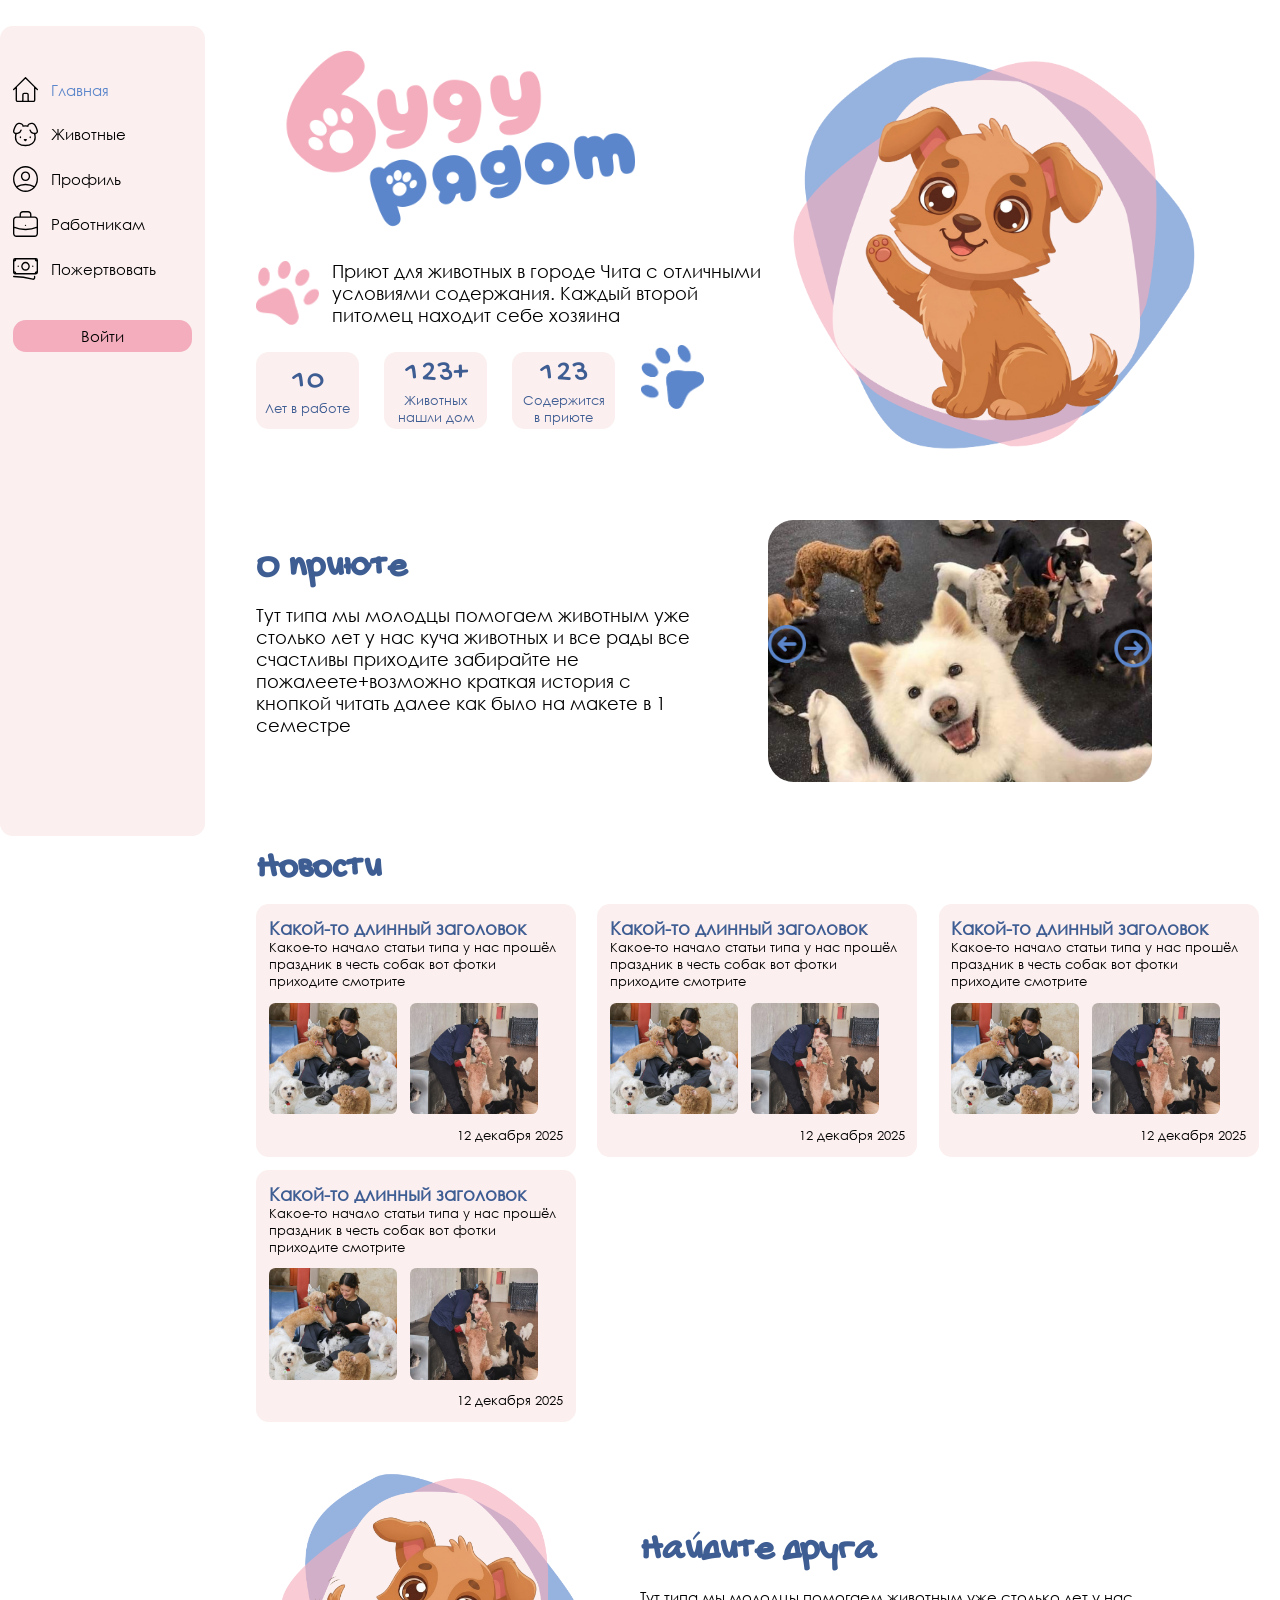
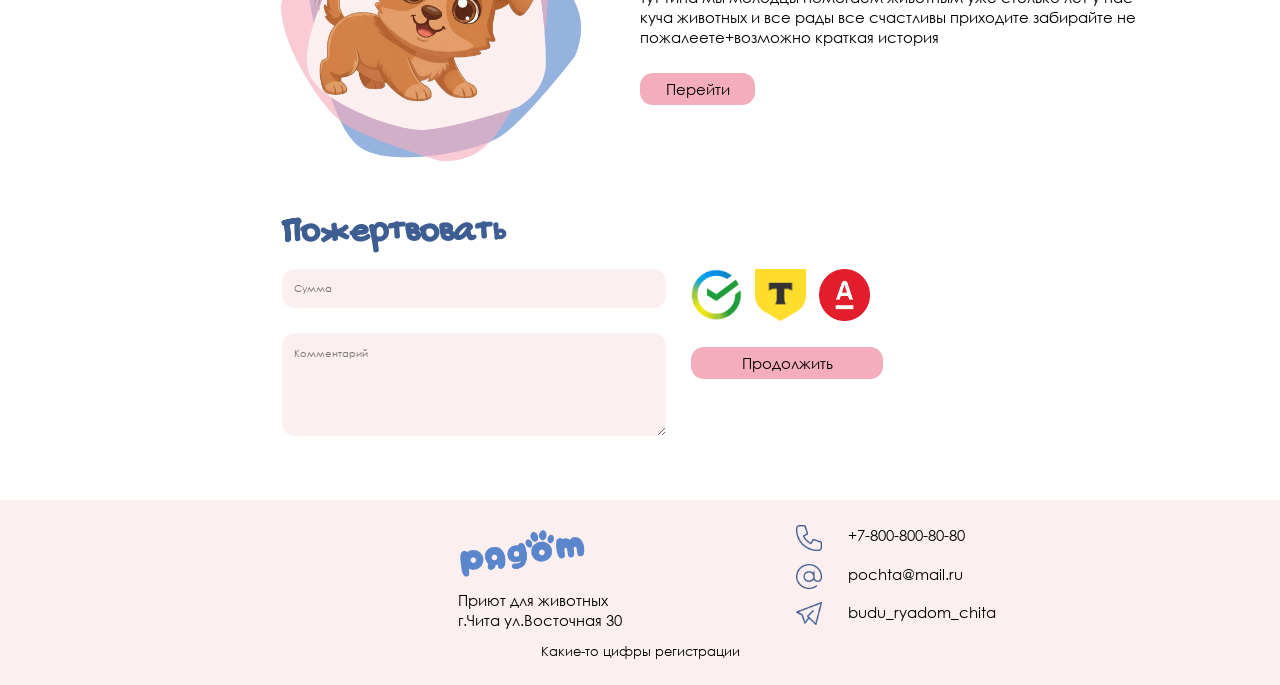
==== commit 14385c76: "слайдер вроде работает но стрелки говно, ещё ховеры сделала" ====
--- a/index.html
+++ b/index.html
@@ -14,7 +14,7 @@
         <div class="nav-links">
             <div class="nav-link">
                 <img src="/src/images/icons/home.svg" alt="">
-                <a href="./index.html">Главная</a>
+                <a class="page-active" href="./index.html">Главная</a>
             </div>
             <div class="nav-link">
                 <img src="/src/images/icons/pet.svg" alt="">
@@ -48,7 +48,7 @@
         <div class="nav-links">
             <div class="nav-link">
                 <img class="nav-icon" src="/src/images/icons/home.svg" alt="">
-                <a href="./index.html">Главная</a>
+                <a class="page-active" href="./index.html">Главная</a>
             </div>
             <div class="nav-link">
                 <img class="nav-icon" src="/src/images/icons/pet.svg" alt="">
@@ -135,7 +135,12 @@
                 <p id="get-more">Читать далее</p>
             </div>
             <div class="about-slider">
-                <img src="./src/images/photos/slide1.png" class="slide">
+                <div class="slider" id="slider">
+                    <img class="slide" src="./src/images/photos/slide1.png">
+                    <img class="slide" src="./src/images/photos/рэсси2.png">
+                </div>
+        <button class="slider-btn prev" onclick="prevSlide()"><img src="./src/images/slider-arrow.png"></button>
+        <button class="slider-btn next" onclick="nextSlide()"><img src="./src/images/slider-arrow.png"></button>
             </div>
         </section>
 
--- a/src/styles/styles.css
+++ b/src/styles/styles.css
@@ -134,10 +134,6 @@
     }
 }
 
-.slide{
-    width: 35vw;
-    border-radius: 1vw;
-}
 
 @media (max-width: 767px) {
     .about{
@@ -202,7 +198,14 @@
     flex-direction: column;
     gap: 1vw;
     border-radius: 1vw;
-}
+
+    cursor: pointer;
+    transition: transform .2s;
+}
+.new-card:hover{
+    transform: scale(1.02);
+}
+
 .new-card h3{
     color: var(--dark-blue);
     font-size: 0.7rem;
@@ -354,6 +357,12 @@
 }
 .bank{
     width: 4vw;
+    cursor: pointer;
+
+    transition: transform .2s;
+}
+.bank:hover{
+    transform: scale(1.1);
 }
 .donate-btn{
     width: 15vw; 
@@ -434,4 +443,62 @@
    }
 }
 
-
+/* слайдер */
+.about-slider {
+	position: relative;
+	overflow: hidden !important;
+	width: 30vw;
+	margin-bottom: 3vw;
+}
+.slider {
+	display: flex !important;
+	/* height: 100%; */
+	transition: transform 0.5s ease !important;
+}
+.slide {
+    width: 20vw;
+    border-radius: 2vw;
+	flex: 0 0 100% !important;
+	z-index: 1;
+	position: relative;
+}
+
+.slider-btn {
+	position: absolute;
+	cursor: pointer;
+	top: 40%;
+	z-index: 4;
+	background: none;
+	border: none;
+    z-index: 10;
+}
+.slider-btn img {
+	width: 3vw;
+}
+.prev {
+	left: 0;
+}
+.next {
+	right: 0;
+	transform: rotate(180deg);
+}
+
+@media (max-width: 767px) {
+    .about-slider {
+        width: 90vw;
+        margin-bottom: 3vw;
+    }
+    .slider-btn img {
+        width: 8vw;
+    }
+}
+
+@media (min-width: 768px) and (max-width: 1023px) {
+    .about-slider {
+        width: 90vw;
+        margin-bottom: 3vw;
+    }
+    .slider-btn img {
+        width: 8vw;
+    }
+}
--- a/src/styles/main.css
+++ b/src/styles/main.css
@@ -87,10 +87,19 @@
 .nav-link a{
     text-decoration: none;
     color: black;
+
+    transition: color 0.3s ease;
+}
+.nav-link a:hover{
+    color: var(--light-blue);
+    font-weight: 500;
 }
 .nav-link img{
-    width: 2.5vw;
-    height: 2.5vw;
+    width: 2vw;
+    height: 2vw;
+}
+.page-active{
+    color: var(--light-blue) !important;
 }
 
 /* ОБЩИЕ СТИЛИ КНОПОК */
@@ -109,6 +118,15 @@
     padding-right: 2vw;
     color: black;
     cursor: pointer;
+
+    transition: background-color 0.3s ease;
+    transition: transform .2s;
+}
+
+.my-btn:hover{
+    background-color: var(--light-blue);
+    color: white;
+    transform: scale(1.04);
 }
 .entry-btn{
     text-decoration: none;
@@ -126,6 +144,10 @@
     color: black;
 }
 
+.my-input:focus{
+    outline-color: var(--light-blue);
+}
+
 /* ФУТЕР */
 .footer{
     display: flex;
@@ -424,9 +446,11 @@
     background-color: var(--beige);
 
     flex-direction: column;
+
 }
 .burger-menu.active{
     display: flex;
+    z-index: 1000;
 }
 .burger-header{
     display: flex;
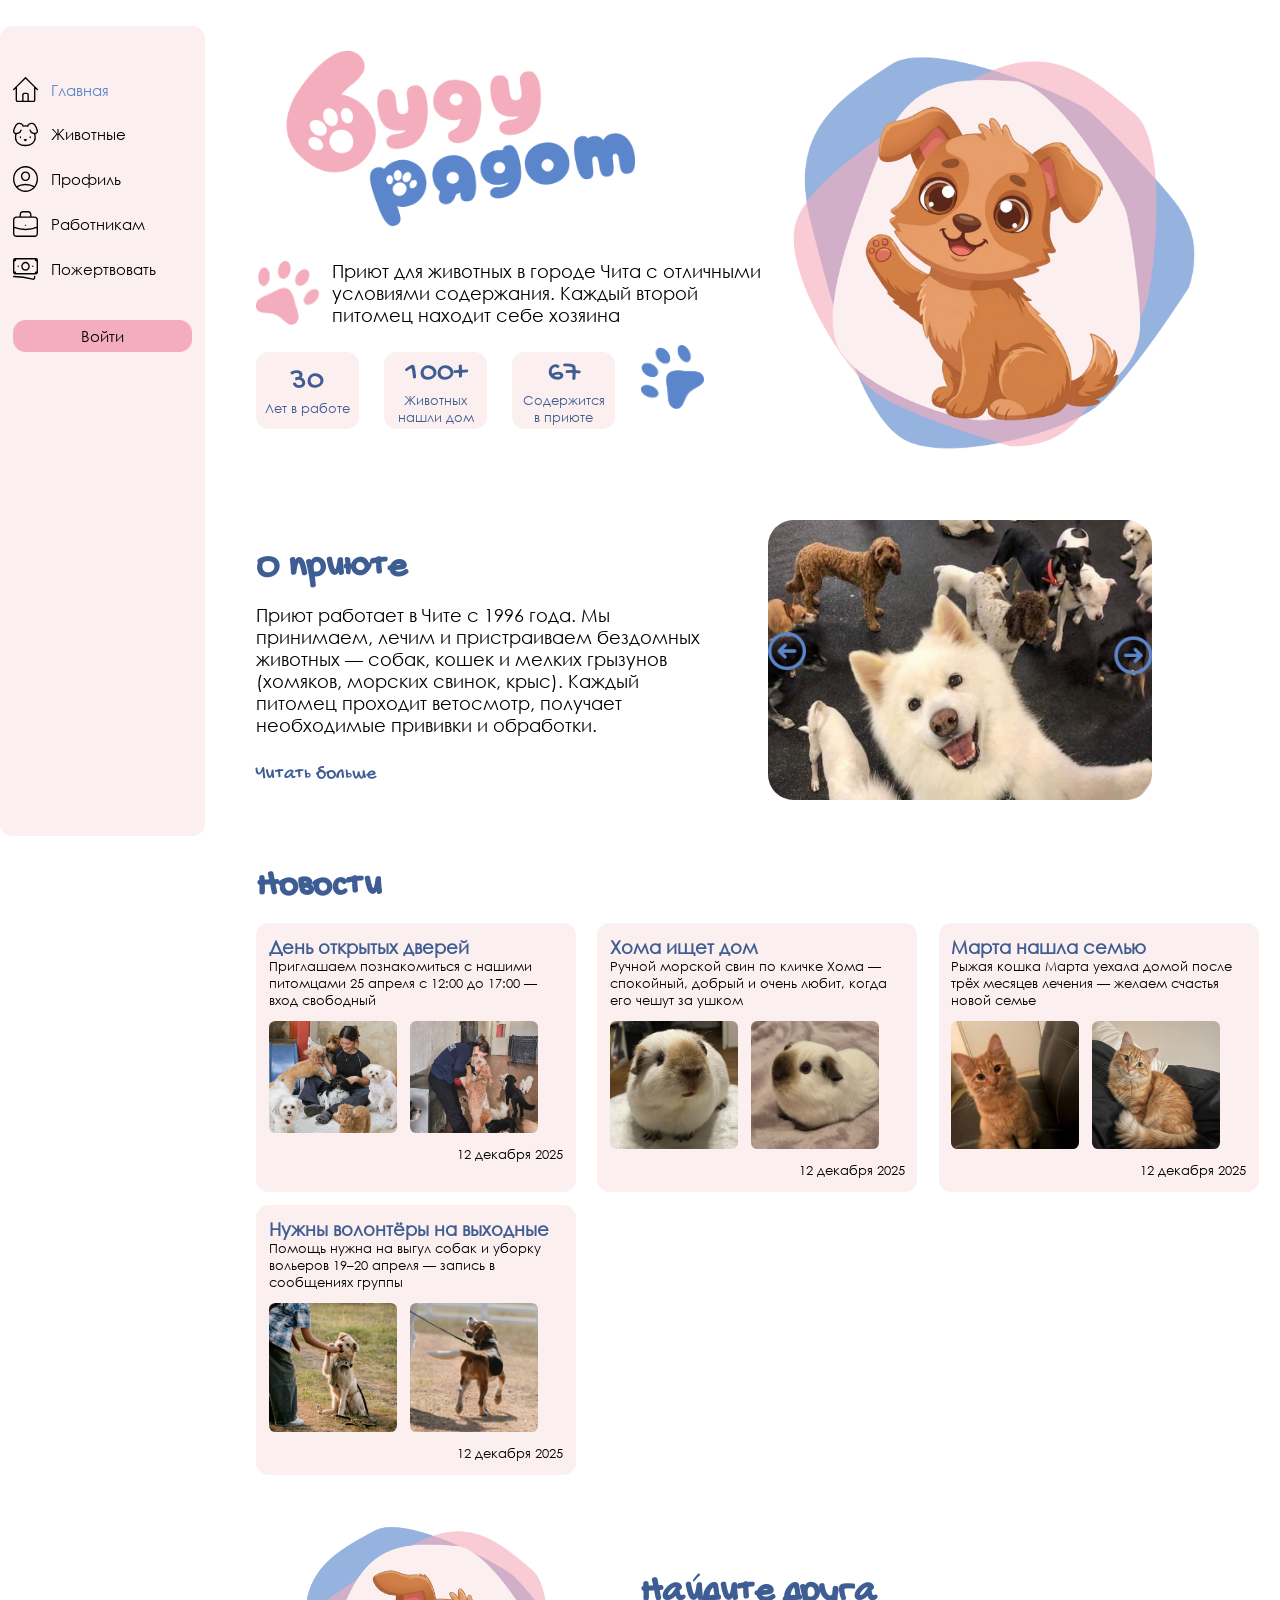
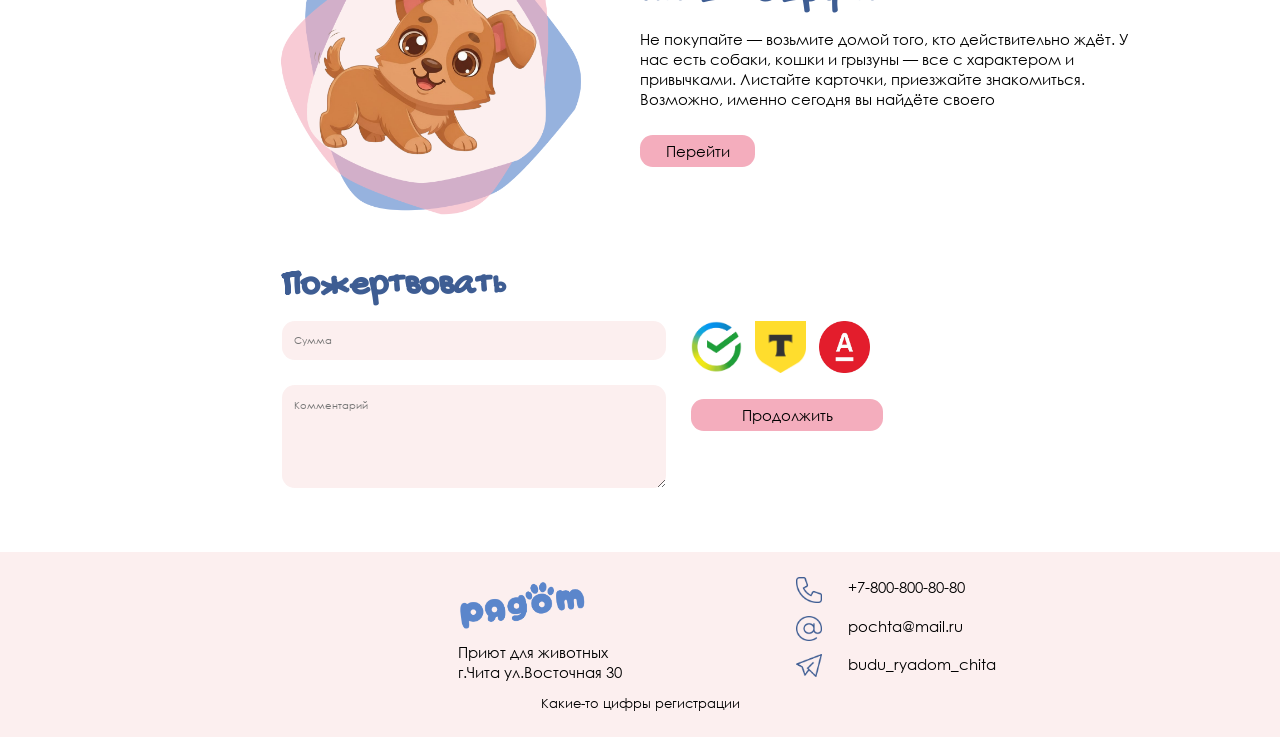
==== commit 06888c32: "предпоследний вариант" ====
--- a/index.html
+++ b/index.html
@@ -79,15 +79,15 @@
                 </div>
                 <div class="promo-data">
                     <div class="promo-data-el">
-                        <p class="promo-data-num">10</p>
+                        <p class="promo-data-num">30</p>
                         <p class="promo-data-desc">Лет в работе</p>
                     </div>
                     <div class="promo-data-el">
-                        <p class="promo-data-num">123+</p>
+                        <p class="promo-data-num">100+</p>
                         <p class="promo-data-desc">Животных нашли дом</p>
                     </div>
                     <div class="promo-data-el">
-                        <p class="promo-data-num">123</p>
+                        <p class="promo-data-num">67</p>
                         <p class="promo-data-desc">Содержится в приюте</p>
                     </div>
                     <img src="./src/images/paw_blue.png" class="paw-img blue-paw">
@@ -131,16 +131,17 @@
         <section class="about">
             <div class="about-content">
                 <h2>О приюте</h2>
-                <p>Тут типа мы молодцы помогаем животным уже столько лет у нас куча животных и все рады все счастливы приходите забирайте не пожалеете+возможно краткая история с кнопкой читать далее как было на макете в 1 семестре</p>
-                <p id="get-more">Читать далее</p>
+                <p class="about-text">Приют работает в Чите с 1996 года. Мы принимаем, лечим и пристраиваем бездомных животных — собак, кошек и мелких грызунов (хомяков, морских свинок, крыс). Каждый питомец проходит ветосмотр, получает необходимые прививки и обработки.<br></p>
+                <p id="get-more-about">Читать больше</p>
             </div>
             <div class="about-slider">
+                <button class="slider-btn prev" onclick="prevSlide()"><img src="./src/images/slider-arrow.png"></button>
                 <div class="slider" id="slider">
                     <img class="slide" src="./src/images/photos/slide1.png">
                     <img class="slide" src="./src/images/photos/рэсси2.png">
-                </div>
-        <button class="slider-btn prev" onclick="prevSlide()"><img src="./src/images/slider-arrow.png"></button>
-        <button class="slider-btn next" onclick="nextSlide()"><img src="./src/images/slider-arrow.png"></button>
+                    <img class="slide" src="./src/images/photos/слайд3.jpg">
+                </div>
+                <button class="slider-btn next" onclick="nextSlide()"><img src="./src/images/slider-arrow.png"></button>
             </div>
         </section>
 
@@ -149,8 +150,8 @@
             <div class="news-container">
                 <div class="new-card">
                     <div class="new-card-text">
-                    <h3>Какой-то длинный заголовок</h3>
-                        <p>Какое-то начало статьи типа у нас прошёл праздник в честь собак вот фотки приходите смотрите</p> 
+                    <h3>День открытых дверей</h3>
+                        <p>Приглашаем познакомиться с нашими питомцами 25 апреля с 12:00 до 17:00 — вход свободный</p> 
                     </div>
                     <div class="new-card-photos">
                         <img src="./src/images/photos/new1.png">
@@ -160,34 +161,34 @@
                 </div>
                 <div class="new-card">
                     <div class="new-card-text">
-                    <h3>Какой-то длинный заголовок</h3>
-                        <p>Какое-то начало статьи типа у нас прошёл праздник в честь собак вот фотки приходите смотрите</p> 
-                    </div>
-                    <div class="new-card-photos">
-                        <img src="./src/images/photos/new1.png">
-                        <img src="./src/images/photos/new2.png">
-                    </div>
-                    <p class="new-card-date">12 декабря 2025</p>
-                </div>
-                <div class="new-card">
-                    <div class="new-card-text">
-                    <h3>Какой-то длинный заголовок</h3>
-                        <p>Какое-то начало статьи типа у нас прошёл праздник в честь собак вот фотки приходите смотрите</p> 
-                    </div>
-                    <div class="new-card-photos">
-                        <img src="./src/images/photos/new1.png">
-                        <img src="./src/images/photos/new2.png">
-                    </div>
-                    <p class="new-card-date">12 декабря 2025</p>
-                </div>
-                <div class="new-card">
-                    <div class="new-card-text">
-                    <h3>Какой-то длинный заголовок</h3>
-                        <p>Какое-то начало статьи типа у нас прошёл праздник в честь собак вот фотки приходите смотрите</p> 
-                    </div>
-                    <div class="new-card-photos">
-                        <img src="./src/images/photos/new1.png">
-                        <img src="./src/images/photos/new2.png">
+                    <h3>Хома ищет дом</h3>
+                        <p>Ручной морской свин по кличке Хома — спокойный, добрый и очень любит, когда его чешут за ушком</p> 
+                    </div>
+                    <div class="new-card-photos">
+                        <img src="./src/images/photos/свин1.jpg">
+                        <img src="./src/images/photos/свин2.jpg">
+                    </div>
+                    <p class="new-card-date">12 декабря 2025</p>
+                </div>
+                <div class="new-card">
+                    <div class="new-card-text">
+                    <h3>Марта нашла семью</h3>
+                        <p>Рыжая кошка Марта уехала домой после трёх месяцев лечения — желаем счастья новой семье</p> 
+                    </div>
+                    <div class="new-card-photos">
+                        <img src="./src/images/photos/кошка1.jpg">
+                        <img src="./src/images/photos/кошка2.jpg">
+                    </div>
+                    <p class="new-card-date">12 декабря 2025</p>
+                </div>
+                <div class="new-card">
+                    <div class="new-card-text">
+                    <h3>Нужны волонтёры на выходные</h3>
+                        <p>Помощь нужна на выгул собак и уборку вольеров 19–20 апреля — запись в сообщениях группы</p> 
+                    </div>
+                    <div class="new-card-photos">
+                        <img src="./src/images/photos/выгул1.jpg">
+                        <img src="./src/images/photos/выгул2.jpg">
                     </div>
                     <p class="new-card-date">12 декабря 2025</p>
                 </div>
@@ -199,7 +200,7 @@
             <img src="./src/images/find_dog.png" class="find-img">
             <div class="find-content">
                 <h2>Найдите друга</h2>
-                <p>Тут типа мы молодцы помогаем животным уже столько лет у нас куча животных и все рады все счастливы приходите забирайте не пожалеете+возможно краткая история </p>
+                <p>Не покупайте — возьмите домой того, кто действительно ждёт. У нас есть собаки, кошки и грызуны — все с характером и привычками. Листайте карточки, приезжайте знакомиться. Возможно, именно сегодня вы найдёте своего</p>
                 <button class="my-btn">Перейти</button>
             </div>
         </section>
--- a/src/styles/styles.css
+++ b/src/styles/styles.css
@@ -109,8 +109,8 @@
 
 /* СЕКЦИЯ О НАС */
 .about{
-    display: flex;
-    /* justify-content: space-between; */
+   display: flex;
+    align-items: flex-start;
     padding-left: 2vw;
     gap: 5vw;
 }
@@ -128,6 +128,14 @@
     color: var(--dark-blue);
     display: none;
 }
+
+#get-more-about{
+    margin-top: 2vw;
+    font-family: 'gochi';
+    font-size: 0.8rem;
+    color: var(--dark-blue);
+    cursor: pointer;
+}
 @media (max-width: 767px) {
     #get-more{
        display: block; 
@@ -467,7 +475,6 @@
 	position: absolute;
 	cursor: pointer;
 	top: 40%;
-	z-index: 4;
 	background: none;
 	border: none;
     z-index: 10;
